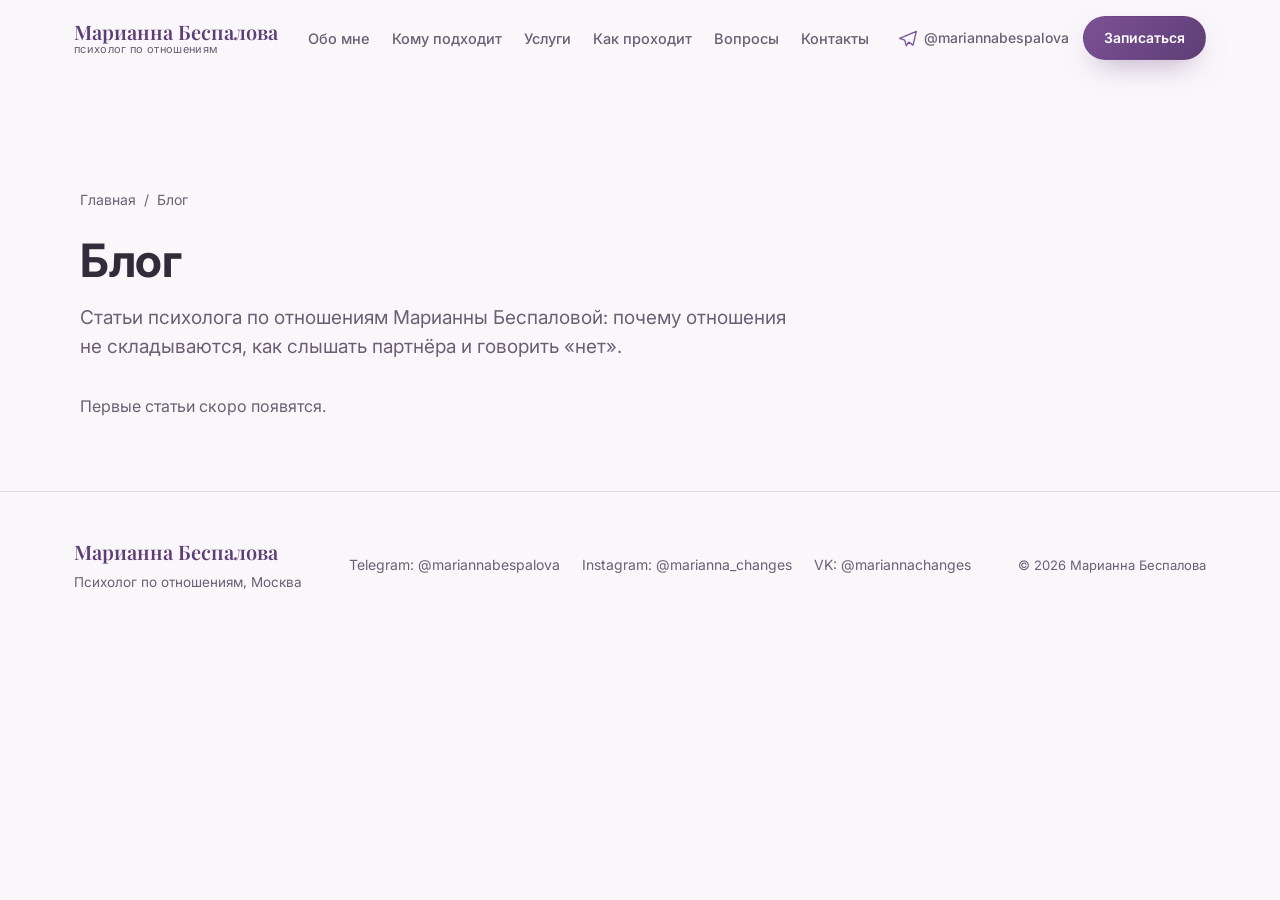
==== blog/index.html @ b55822b2 "SEO-блог: установка, 3 черновика статей Co-Authored-By: Claude Sonnet 5.5 <noreply@anthropic.com>" ====
<!DOCTYPE html>
<html lang="ru">
<head>
<meta charset="UTF-8">
<meta name="viewport" content="width=device-width, initial-scale=1.0">
<title>Блог — Марианна Беспалова</title>
<meta name="description" content="Статьи психолога по отношениям Марианны Беспаловой: почему отношения не складываются, как слышать партнёра и говорить «нет».">
<link rel="canonical" href="https://bespalovamarianna.ru/blog/">
<meta name="robots" content="index, follow, max-image-preview:large">
<meta property="og:type" content="website">
<meta property="og:title" content="Блог — Марианна Беспалова">
<meta property="og:description" content="Статьи психолога по отношениям Марианны Беспаловой: почему отношения не складываются, как слышать партнёра и говорить «нет».">
<meta property="og:url" content="https://bespalovamarianna.ru/blog/">
<meta property="og:locale" content="ru_RU">

<link rel="alternate" type="application/rss+xml" title="Марианна Беспалова — блог" href="https://bespalovamarianna.ru/feed.xml">

<link rel="preconnect" href="https://fonts.googleapis.com">
<link rel="preconnect" href="https://fonts.gstatic.com" crossorigin>
<link href="https://fonts.googleapis.com/css2?family=Playfair+Display:wght@500;600;700&family=Inter:wght@400;500;600;700;800&display=swap" rel="stylesheet">
<link rel="stylesheet" href="/styles.css">
<link rel="stylesheet" href="/blog/blog.css">
<link rel="stylesheet" href="/blog/blog.css">
<script type="application/ld+json">{"@context":"https://schema.org","@type":"Blog","name":"Блог — Марианна Беспалова","url":"https://bespalovamarianna.ru/blog/","blogPost":[]}</script>
</head>
<body class="b-page">
<header class="header" id="header">
  <div class="container header__inner">
    <a href="/#top" class="logo">
      <span class="logo__main">Марианна Беспалова</span>
      <span class="logo__suffix">психолог по отношениям</span>
    </a>
    <nav class="nav" id="nav">
      <a href="/#about">Обо мне</a>
      <a href="/#for-whom">Кому подходит</a>
      <a href="/#services">Услуги</a>
      <a href="/#process">Как проходит</a>
      <a href="/#faq">Вопросы</a>
      <a href="/#contact">Контакты</a>
    <!-- BLOGNAV:START --><!-- BLOGNAV:END --></nav>
    <div class="header__actions">
      <a href="https://t.me/mariannabespalova" target="_blank" rel="noopener" class="header__tg">
        <svg width="20" height="20" viewBox="0 0 24 24" fill="none"><path d="M22 4L2 12.5l6 2 2 6.5 3-4 5 3.5L22 4z" stroke="currentColor" stroke-width="1.6" stroke-linejoin="round"/></svg>
        <span>@mariannabespalova</span>
      </a>
      <a href="/#form" class="btn btn--primary btn--sm">Записаться</a>
    </div>
    <button class="burger" id="burger" aria-label="Меню">
      <span></span><span></span><span></span>
    </button>
  </div>
</header>
<main class="blog">

<section class="b-list">
  <nav class="b-crumbs" aria-label="Хлебные крошки"><a href="/">Главная</a><span>/</span><span>Блог</span></nav>
  <header class="b-head"><h1>Блог</h1><p class="b-lead">Статьи психолога по отношениям Марианны Беспаловой: почему отношения не складываются, как слышать партнёра и говорить «нет».</p></header>
  <p class="b-empty">Первые статьи скоро появятся.</p>
</section>
</main>
<footer class="footer" id="contact">
  <div class="container footer__inner">
    <div class="footer__brand">
      <span class="logo__main">Марианна Беспалова</span>
      <p>Психолог по отношениям, Москва</p>
    </div>
    <div class="footer__links">
      <a href="https://t.me/mariannabespalova" target="_blank" rel="noopener">Telegram: @mariannabespalova</a>
      <a href="https://instagram.com/marianna_changes" target="_blank" rel="noopener">Instagram: @marianna_changes</a>
      <a href="https://vk.ru/mariannachanges" target="_blank" rel="noopener">VK: @mariannachanges</a>
    </div>
    <div class="footer__copy">
      <span>© <span id="year"></span> Марианна Беспалова</span>
    </div>
  </div>
</footer>
<script src="/script.js" defer></script>

</body>
</html>
---- styles.css ----
:root {
  --bg: #faf7fb;
  --bg-alt: #f3ecf4;
  --surface: #ffffff;
  --ink: #332a3a;
  --ink-soft: #6b5f74;
  --accent: #7c5296;
  --accent-dark: #5e3d74;
  --gold: #c9a46a;
  --border: #e6dce9;
  --shadow: 0 20px 45px -25px rgba(70, 40, 90, 0.25);
  --radius: 18px;
  --font-head: 'Playfair Display', serif;
  --font-body: 'Inter', sans-serif;
}

* { box-sizing: border-box; margin: 0; padding: 0; }
html { scroll-behavior: smooth; }
body {
  font-family: var(--font-body);
  background: var(--bg);
  color: var(--ink);
  line-height: 1.6;
  -webkit-font-smoothing: antialiased;
}
img { max-width: 100%; display: block; }
a { color: inherit; text-decoration: none; }
ul { list-style: none; }

.container { max-width: 1180px; margin: 0 auto; padding: 0 24px; }

.section-eyebrow, .eyebrow {
  display: inline-block;
  font-size: 13px;
  font-weight: 600;
  letter-spacing: 0.08em;
  text-transform: uppercase;
  color: var(--accent-dark);
  margin-bottom: 12px;
}
.section-title {
  font-family: var(--font-head);
  font-size: clamp(28px, 3.4vw, 40px);
  font-weight: 600;
  margin-bottom: 40px;
  color: var(--ink);
}

.btn {
  display: inline-flex;
  align-items: center;
  justify-content: center;
  gap: 8px;
  padding: 14px 28px;
  border-radius: 999px;
  font-weight: 600;
  font-size: 15px;
  border: 1.5px solid transparent;
  cursor: pointer;
  transition: transform 0.2s ease, box-shadow 0.2s ease, background 0.2s ease;
  white-space: nowrap;
}
.btn--primary {
  background: linear-gradient(135deg, var(--accent), var(--accent-dark));
  color: #fff;
  box-shadow: 0 12px 30px -12px rgba(94, 61, 116, 0.55);
}
.btn--primary:hover { transform: translateY(-2px); box-shadow: 0 16px 36px -12px rgba(94, 61, 116, 0.6); }
.btn--ghost {
  background: transparent;
  border-color: var(--accent);
  color: var(--accent-dark);
}
.btn--ghost:hover { background: rgba(124, 82, 150, 0.08); }
.btn--sm { padding: 10px 20px; font-size: 14px; }
.btn--block { width: 100%; }

/* HEADER */
.header {
  position: sticky;
  top: 0;
  z-index: 100;
  background: rgba(250, 247, 251, 0.9);
  backdrop-filter: blur(10px);
  border-bottom: 1px solid transparent;
  transition: border-color 0.2s ease, box-shadow 0.2s ease;
}
.header.scrolled { border-color: var(--border); box-shadow: 0 8px 24px -20px rgba(70,40,90,0.3); }
.header__inner {
  display: flex;
  align-items: center;
  justify-content: space-between;
  gap: 24px;
  min-width: 0;
  padding: 16px 24px;
}
.logo { display: flex; flex-direction: column; align-items: flex-start; line-height: 1.1; flex-shrink: 0; }
.logo__main { font-family: var(--font-head); font-weight: 600; font-size: 20px; color: var(--accent-dark); }
.logo__suffix { font-size: 11px; color: var(--ink-soft); letter-spacing: 0.03em; }

.nav { display: flex; gap: 22px; flex-wrap: wrap; }
.nav a { font-size: 14.5px; font-weight: 500; color: var(--ink-soft); white-space: nowrap; transition: color 0.2s ease; }
.nav a:hover { color: var(--accent-dark); }

.header__actions { display: flex; align-items: center; gap: 14px; flex-shrink: 0; }
.header__tg { display: flex; align-items: center; gap: 6px; font-size: 14px; font-weight: 500; color: var(--ink-soft); }
.header__tg svg { color: var(--accent); }
.header__tg:hover { color: var(--accent-dark); }

.burger { display: none; flex-direction: column; justify-content: center; gap: 5px; width: 36px; height: 36px; background: none; border: none; cursor: pointer; }
.burger span { display: block; height: 2px; width: 100%; background: var(--ink); border-radius: 2px; transition: 0.25s ease; }
.burger.is-open span:nth-child(1) { transform: translateY(7px) rotate(45deg); }
.burger.is-open span:nth-child(2) { opacity: 0; }
.burger.is-open span:nth-child(3) { transform: translateY(-7px) rotate(-45deg); }

/* HERO */
.hero { padding: 76px 0 90px; overflow: hidden; }
.hero__inner {
  display: grid;
  grid-template-columns: 1.15fr 0.85fr;
  gap: 56px;
  align-items: center;
}
.hero h1 {
  font-family: var(--font-head);
  font-size: clamp(32px, 4.3vw, 50px);
  font-weight: 600;
  line-height: 1.18;
  margin-bottom: 20px;
  color: var(--ink);
}
.hero h1 span { color: var(--accent); font-style: italic; }
.hero__lead { font-size: 17px; color: var(--ink-soft); max-width: 540px; margin-bottom: 32px; }
.hero__cta { display: flex; gap: 16px; flex-wrap: wrap; margin-bottom: 44px; }

.hero__stats { display: flex; gap: 36px; flex-wrap: wrap; }
.stat { display: flex; flex-direction: column; }
.stat__num, .stat__suffix { font-family: var(--font-head); font-size: 30px; font-weight: 700; color: var(--accent-dark); display: inline; }
.stat__label { font-size: 13px; color: var(--ink-soft); margin-top: 2px; }

.hero__card {
  background: var(--surface);
  border-radius: var(--radius);
  box-shadow: var(--shadow);
  border: 1px solid var(--border);
  position: relative;
  overflow: hidden;
}
.hero__card-photo {
  width: 100%;
  aspect-ratio: 3 / 4;
  object-fit: cover;
  object-position: top center;
}
.hero__card-body { padding: 28px 32px 32px; }
.hero__card-badge {
  display: inline-block;
  background: var(--bg-alt);
  color: var(--accent-dark);
  font-size: 12.5px;
  font-weight: 600;
  padding: 6px 14px;
  border-radius: 999px;
  margin-bottom: 20px;
}
.hero__card-list { display: flex; flex-direction: column; gap: 14px; margin-bottom: 24px; }
.hero__card-list li {
  position: relative;
  padding-left: 24px;
  font-size: 15px;
  color: var(--ink-soft);
}
.hero__card-list li::before {
  content: "";
  position: absolute;
  left: 0; top: 7px;
  width: 8px; height: 8px;
  border-radius: 50%;
  background: var(--gold);
}
.hero__card-quote {
  font-family: var(--font-head);
  font-style: italic;
  font-size: 16px;
  color: var(--accent-dark);
  border-top: 1px solid var(--border);
  padding-top: 20px;
}

/* ABOUT */
.about { padding: 70px 0; background: var(--bg-alt); }
.about__intro { display: flex; gap: 40px; align-items: center; margin-bottom: 48px; }
.about__photo {
  width: 220px;
  height: 220px;
  border-radius: 50%;
  object-fit: cover;
  flex-shrink: 0;
  box-shadow: var(--shadow);
  border: 4px solid var(--surface);
}
.about__text { font-size: 16.5px; color: var(--ink-soft); max-width: 760px; margin-bottom: 0; }
.audience { display: grid; grid-template-columns: 1fr 1fr; gap: 28px; }
.audience__card {
  background: var(--surface);
  border-radius: var(--radius);
  padding: 30px 28px;
  border: 1px solid var(--border);
}
.audience__icon {
  width: 52px; height: 52px;
  border-radius: 14px;
  background: linear-gradient(135deg, rgba(124,82,150,0.12), rgba(201,164,106,0.12));
  color: var(--accent-dark);
  display: flex; align-items: center; justify-content: center;
  margin-bottom: 18px;
}
.audience__card h3 { font-family: var(--font-head); font-size: 20px; margin-bottom: 10px; }
.audience__card p { font-size: 15px; color: var(--ink-soft); }

/* PRINCIPLES */
.principles { padding: 80px 0; }
.grid-4 { display: grid; grid-template-columns: repeat(4, 1fr); gap: 24px; }
.principle {
  background: var(--surface);
  border: 1px solid var(--border);
  border-radius: var(--radius);
  padding: 28px 24px;
}
.principle__icon {
  width: 48px; height: 48px;
  border-radius: 12px;
  background: var(--bg-alt);
  color: var(--accent-dark);
  display: flex; align-items: center; justify-content: center;
  margin-bottom: 16px;
}
.principle h3 { font-family: var(--font-head); font-size: 18px; margin-bottom: 8px; }
.principle p { font-size: 14.5px; color: var(--ink-soft); }

/* SERVICES */
.services { padding: 80px 0; background: var(--bg-alt); }
.grid-3 { display: grid; grid-template-columns: repeat(2, 1fr); gap: 26px; max-width: 780px; margin: 0 auto; }
.service {
  background: var(--surface);
  border: 1px solid var(--border);
  border-radius: var(--radius);
  padding: 32px 28px;
  position: relative;
  display: flex;
  flex-direction: column;
}
.service--accent { border-color: var(--accent); box-shadow: var(--shadow); transform: translateY(-6px); }
.service__badge {
  position: absolute;
  top: -13px; left: 28px;
  background: var(--accent);
  color: #fff;
  font-size: 12px;
  font-weight: 600;
  padding: 5px 14px;
  border-radius: 999px;
}
.service h3 { font-family: var(--font-head); font-size: 21px; margin-bottom: 10px; }
.service p { font-size: 14.5px; color: var(--ink-soft); flex-grow: 1; margin-bottom: 18px; }
.service__price { font-family: var(--font-head); font-size: 26px; font-weight: 700; color: var(--accent-dark); margin-bottom: 14px; }
.service__link { font-size: 14.5px; font-weight: 600; color: var(--accent-dark); }
.service__link:hover { text-decoration: underline; }

/* PRICE */
.price { padding: 80px 0; }
.price__table { border: 1px solid var(--border); border-radius: var(--radius); overflow: hidden; background: var(--surface); }
.price__row {
  display: grid;
  grid-template-columns: 1.1fr 1.6fr 0.9fr;
  gap: 16px;
  padding: 18px 26px;
  border-bottom: 1px solid var(--border);
  align-items: center;
}
.price__row:last-child { border-bottom: none; }
.price__row--head {
  background: var(--bg-alt);
  font-size: 13px;
  font-weight: 600;
  text-transform: uppercase;
  letter-spacing: 0.04em;
  color: var(--ink-soft);
}
.price__row span:first-child { font-weight: 600; }
.price__row span:last-child { font-weight: 700; color: var(--accent-dark); text-align: right; }
.price__note { margin-top: 20px; font-size: 14.5px; color: var(--ink-soft); }

/* PROCESS */
.process { padding: 80px 0; background: var(--bg-alt); }
.steps { display: grid; grid-template-columns: repeat(4, 1fr); gap: 20px; }
.step { text-align: center; }
.step__num {
  width: 44px; height: 44px;
  border-radius: 50%;
  background: linear-gradient(135deg, var(--accent), var(--accent-dark));
  color: #fff;
  font-family: var(--font-head);
  font-weight: 700;
  font-size: 18px;
  display: flex; align-items: center; justify-content: center;
  margin: 0 auto 14px;
}
.step h3 { font-family: var(--font-head); font-size: 17px; margin-bottom: 8px; }
.step p { font-size: 13.5px; color: var(--ink-soft); }

/* FAQ */
.faq { padding: 80px 0; }
.faq__list { max-width: 800px; display: flex; flex-direction: column; gap: 12px; }
.faq__item {
  background: var(--surface);
  border: 1px solid var(--border);
  border-radius: 14px;
  padding: 18px 22px;
}
.faq__item summary {
  cursor: pointer;
  font-weight: 600;
  font-size: 15.5px;
  list-style: none;
  display: flex;
  justify-content: space-between;
  align-items: center;
  gap: 16px;
}
.faq__item summary::-webkit-details-marker { display: none; }
.faq__item summary::after { content: "+"; font-size: 20px; color: var(--accent); margin-left: 12px; flex-shrink: 0; }
.faq__item[open] summary::after { content: "−"; }
.faq__item p { margin-top: 12px; font-size: 14.5px; color: var(--ink-soft); }

/* FORM */
.form-section { padding: 80px 0; background: var(--bg-alt); }
.form-section__inner { display: grid; grid-template-columns: 1fr 1fr; gap: 56px; align-items: start; }
.form-section__text p { font-size: 15.5px; color: var(--ink-soft); margin: 14px 0 28px; }
.form-section__contacts { display: flex; flex-direction: column; gap: 12px; }
.contact-card {
  display: flex; align-items: center; gap: 12px;
  background: var(--surface);
  border: 1px solid var(--border);
  border-radius: 14px;
  padding: 14px 18px;
  font-weight: 500;
  transition: border-color 0.2s ease;
}
.contact-card svg { color: var(--accent); flex-shrink: 0; }
.contact-card:hover { border-color: var(--accent); }

.form {
  background: var(--surface);
  border: 1px solid var(--border);
  border-radius: var(--radius);
  padding: 32px;
  box-shadow: var(--shadow);
  display: flex;
  flex-direction: column;
  gap: 18px;
}
.form label { display: flex; flex-direction: column; gap: 6px; font-size: 14px; font-weight: 600; color: var(--ink); }
.form input, .form textarea {
  font-family: var(--font-body);
  border: 1.5px solid var(--border);
  border-radius: 10px;
  padding: 12px 14px;
  font-size: 15px;
  color: var(--ink);
  background: var(--bg);
  resize: vertical;
}
.form input:focus, .form textarea:focus { outline: none; border-color: var(--accent); }
.form__hint { font-size: 12.5px; color: var(--ink-soft); text-align: center; }

/* FOOTER */
.footer { padding: 44px 0; border-top: 1px solid var(--border); }
.footer__inner {
  display: flex;
  justify-content: space-between;
  align-items: center;
  flex-wrap: wrap;
  gap: 20px;
}
.footer__brand p { font-size: 13.5px; color: var(--ink-soft); margin-top: 4px; }
.footer__links { display: flex; gap: 22px; flex-wrap: wrap; }
.footer__links a { font-size: 14px; color: var(--ink-soft); }
.footer__links a:hover { color: var(--accent-dark); }
.footer__copy { font-size: 13px; color: var(--ink-soft); }

/* FAB */
.fab {
  position: fixed;
  bottom: 26px; right: 26px;
  width: 58px; height: 58px;
  border-radius: 50%;
  background: linear-gradient(135deg, var(--accent), var(--accent-dark));
  color: #fff;
  display: flex; align-items: center; justify-content: center;
  box-shadow: 0 14px 30px -10px rgba(94, 61, 116, 0.6);
  z-index: 90;
  transition: transform 0.2s ease;
}
.fab:hover { transform: scale(1.08); }

/* REVEAL */
.reveal { opacity: 0; transform: translateY(18px); transition: opacity 0.6s ease, transform 0.6s ease; }
.reveal.is-visible { opacity: 1; transform: translateY(0); }

/* BREAKPOINTS */
@media (max-width: 1180px) {
  .nav { gap: 16px; }
  .nav a { font-size: 14px; }
}
@media (max-width: 1100px) {
  .nav { display: none; }
  .burger { display: flex; }
  .nav.is-open {
    display: flex;
    flex-direction: column;
    position: absolute;
    top: 100%; left: 0; right: 0;
    background: var(--surface);
    padding: 20px 24px;
    border-bottom: 1px solid var(--border);
    gap: 16px;
  }
}
@media (max-width: 900px) {
  .hero__inner { grid-template-columns: 1fr; }
  .hero__card { order: -1; }
  .grid-4 { grid-template-columns: repeat(2, 1fr); }
  .grid-3 { grid-template-columns: 1fr; max-width: 420px; }
  .service--accent { transform: none; }
  .audience { grid-template-columns: 1fr; }
  .steps { grid-template-columns: repeat(2, 1fr); }
  .about__intro { flex-direction: column; text-align: center; }
  .form-section__inner { grid-template-columns: 1fr; }
  .price__row { grid-template-columns: 1fr; gap: 4px; }
  .price__row span:last-child { text-align: left; }
  .price__row--head { display: none; }
}
@media (max-width: 560px) {
  .header__tg span { display: none; }
  .hero__stats { gap: 24px; }
}
@media (max-width: 380px) {
  .logo__suffix { display: none; }
}

/* ===== DOC PAGES (материалы/скрипты/презентация/аутрич) ===== */
.tag { display: inline-block; padding: 6px 14px; border: 1px solid var(--border); border-radius: 999px; font-size: 12.5px; font-weight: 700; color: var(--accent-dark); background: var(--surface); }
.doc-header { position: sticky; top: 0; z-index: 100; background: rgba(250,247,251,0.92); backdrop-filter: blur(10px); border-bottom: 1px solid var(--border); }
.doc-bar { display: flex; align-items: center; justify-content: space-between; height: 76px; }
.doc-bar__actions { display: flex; align-items: center; gap: 14px; }
.doc-hero { padding: 56px 0 36px; }
.doc-hero .tag { margin-bottom: 16px; }
.doc-hero h1 { font-family: var(--font-head); font-size: 32px; margin-bottom: 14px; color: var(--ink); }
.doc-hero p { color: var(--ink-soft); font-size: 16px; max-width: 640px; }
.doc-section { padding: 0 0 70px; }
.doc-section h2 { font-family: var(--font-head); font-size: 21px; margin: 0 0 18px; color: var(--accent-dark); }
.doc-section h2:not(:first-child) { margin-top: 40px; }
.script-block { background: var(--surface); border: 1px solid var(--border); border-radius: var(--radius); padding: 22px 26px; margin-bottom: 14px; }
.script-block h3 { font-family: var(--font-head); font-size: 16px; margin-bottom: 10px; color: var(--accent-dark); }
.script-block p { color: var(--ink); font-size: 14.5px; margin-bottom: 10px; }
.script-block p:last-child { margin-bottom: 0; }
.script-block .who { color: var(--ink-soft); font-weight: 600; }
.material-grid { display: grid; grid-template-columns: repeat(3, 1fr); gap: 24px; margin-top: 8px; }
.material-card { background: var(--surface); border: 1px solid var(--border); border-radius: var(--radius); padding: 28px; display: flex; flex-direction: column; gap: 12px; }
.material-card__icon { margin-bottom: 4px; color: var(--accent); }
.material-card h3 { font-family: var(--font-head); font-size: 18px; }
.material-card p { color: var(--ink-soft); font-size: 14px; flex-grow: 1; }
.usp-grid { display: grid; grid-template-columns: repeat(3, 1fr); gap: 22px; margin-bottom: 8px; }
.usp { background: var(--surface); border: 1px solid var(--border); border-radius: var(--radius); padding: 24px; }
.usp__num { display: block; font-family: var(--font-head); font-size: 30px; font-weight: 700; color: var(--accent-dark); margin-bottom: 8px; }
.usp p { color: var(--ink-soft); font-size: 14px; }
.grid { display: grid; gap: 22px; }
.grid--3 { grid-template-columns: repeat(3, 1fr); }
.grid .doc-service { border: 1px solid var(--border); border-radius: var(--radius); padding: 24px; background: var(--surface); }
.grid .doc-service h4 { font-family: var(--font-head); font-size: 15.5px; margin: 8px 0 8px; color: var(--ink); }
.grid .doc-service p { color: var(--ink-soft); font-size: 13.5px; }
.grid .doc-service__tag { display: inline-block; font-size: 12.5px; font-weight: 700; color: var(--accent-dark); text-transform: uppercase; letter-spacing: 0.03em; }
.doc-price-table { border: 1px solid var(--border); border-radius: var(--radius); overflow: hidden; background: var(--surface); margin-bottom: 16px; }
.doc-price-row { display: grid; grid-template-columns: 1.1fr 1.6fr 0.8fr; gap: 16px; padding: 16px 22px; border-bottom: 1px solid var(--border); font-size: 14.5px; align-items: center; }
.doc-price-row:last-child { border-bottom: none; }
.doc-price-row--head { background: var(--accent-dark); color: #fff; font-weight: 700; font-size: 13px; text-transform: uppercase; letter-spacing: 0.03em; }
.doc-price-row span:first-child { font-weight: 700; color: var(--ink); }
.doc-price-row--head span:first-child { color: #fff; }
.doc-price-row span:last-child { font-weight: 700; color: var(--accent-dark); text-align: right; }
.footer__bottom { padding: 30px 0; text-align: center; font-size: 13px; color: var(--ink-soft); }

@media (max-width: 900px) {
  .material-grid, .usp-grid, .grid--3 { grid-template-columns: 1fr; }
  .doc-price-row { grid-template-columns: 1fr; gap: 4px; }
  .doc-price-row span:last-child { text-align: left; }
}
---- blog/blog.css ----
/* Стили блога. Цвета берутся из палитры сайта: install.mjs прописывает --b-* в blog.config.json (theme). */
:root { --b-bg: #fff; --b-surface: #fff; --b-ink: #18181b; --b-text: #2b2b30; --b-soft: #6b6b73; --b-line: #e5e5e5; --b-accent: #2563eb; --b-accent-soft: #eef3ff; --b-radius: 16px; }
.blog { padding: 112px 0 72px; background: var(--b-bg); color: var(--b-text); }
.blog > section, .blog > article { width: 100%; max-width: 1160px; margin: 0 auto; padding: 0 20px; }
.b-crumbs { display: flex; gap: 8px; flex-wrap: wrap; font-size: 14px; color: var(--b-soft); margin-bottom: 22px; }
.b-crumbs a { color: var(--b-soft); text-decoration: none; }
.b-crumbs a:hover { color: var(--b-accent); }
.b-meta { display: flex; flex-wrap: wrap; align-items: center; gap: 6px 14px; font-size: 14px; color: var(--b-soft); }
.b-chip { display: inline-block; padding: 3px 12px; border-radius: 999px; background: var(--b-accent-soft); color: var(--b-accent); font-weight: 600; font-size: 13px; }
.b-head h1 { font-family: var(--ff-head, inherit); color: var(--b-ink); font-size: clamp(28px, 4.4vw, 46px); line-height: 1.15; margin: 14px 0 16px; letter-spacing: -0.01em; }
.b-lead { font-size: 19px; line-height: 1.55; color: var(--b-soft); max-width: 720px; }
.b-author { margin-top: 14px; font-size: 14px; color: var(--b-soft); }

/* Статья */
.b-article { max-width: 780px !important; }
.b-cover { margin: 28px 0 8px; border-radius: var(--b-radius); overflow: hidden; }
.b-cover img { display: block; width: 100%; height: auto; }
.b-toc { margin: 28px 0; padding: 20px 24px; border: 1px solid var(--b-line); border-radius: var(--b-radius); background: var(--b-surface); }
.b-toc ol { list-style: none; margin: 10px 0 0; padding: 0; }
.b-toc li + li { margin-top: 6px; }
.b-toc a { color: var(--b-text); text-decoration: none; }
.b-toc a:hover { color: var(--b-accent); }
.b-content { font-size: 18px; line-height: 1.75; margin-top: 28px; }
.b-content h2 { font-family: var(--ff-head, inherit); color: var(--b-ink); font-size: clamp(24px, 3vw, 31px); line-height: 1.25; margin: 2em 0 .6em; scroll-margin-top: 100px; }
.b-content h3 { font-family: var(--ff-head, inherit); color: var(--b-ink); font-size: 22px; margin: 1.6em 0 .5em; scroll-margin-top: 100px; }
.b-content p { margin: 0 0 1.1em; }
.b-content ul, .b-content ol { margin: 0 0 1.2em; padding-left: 1.4em; }
.b-content ul { list-style: disc; }
.b-content ol { list-style: decimal; }
.b-content li + li { margin-top: 8px; }
.b-content li::marker { color: var(--b-accent); }
.b-content a { color: var(--b-accent); text-decoration: underline; text-underline-offset: 3px; }
.b-content img { max-width: 100%; height: auto; border-radius: 12px; margin: 8px 0; }
.b-content hr { border: 0; border-top: 1px solid var(--b-line); margin: 2em 0; }
.b-content blockquote { margin: 1.4em 0; padding: 16px 22px; border-left: 4px solid var(--b-accent); background: var(--b-accent-soft); border-radius: 0 12px 12px 0; }
.b-content blockquote p:last-child { margin-bottom: 0; }
.b-content code { background: var(--b-accent-soft); padding: 2px 6px; border-radius: 6px; font-size: .92em; }
.b-content pre { overflow-x: auto; padding: 16px; border-radius: 12px; background: var(--b-accent-soft); margin: 0 0 1.2em; }
.b-table { overflow-x: auto; margin: 1.4em 0; border: 1px solid var(--b-line); border-radius: 12px; }
.b-table table { width: 100%; border-collapse: collapse; font-size: 16px; line-height: 1.5; }
.b-table th, .b-table td { padding: 12px 16px; text-align: left; border-bottom: 1px solid var(--b-line); vertical-align: top; }
.b-table th { background: var(--b-accent-soft); color: var(--b-ink); font-weight: 600; white-space: nowrap; }
.b-table tr:last-child td { border-bottom: 0; }

.b-faq { margin-top: 44px; }
.b-faq h2 { font-family: var(--ff-head, inherit); color: var(--b-ink); font-size: 28px; margin-bottom: 16px; }
.b-faq details { border: 1px solid var(--b-line); border-radius: 12px; background: var(--b-surface); margin-bottom: 10px; padding: 0 20px; }
.b-faq summary { cursor: pointer; padding: 16px 0; font-weight: 600; color: var(--b-ink); list-style: none; display: flex; justify-content: space-between; gap: 16px; }
.b-faq summary::-webkit-details-marker { display: none; }
.b-faq summary::after { content: '+'; color: var(--b-accent); font-size: 22px; line-height: 1; }
.b-faq details[open] summary::after { content: '−'; }
.b-faq details p { padding: 0 0 18px; color: var(--b-text); line-height: 1.65; }
.b-disclaimer { margin-top: 32px; font-size: 14px; line-height: 1.55; color: var(--b-soft); padding-top: 16px; border-top: 1px solid var(--b-line); }
.b-cta { margin-top: 40px; padding: 32px; border-radius: var(--b-radius); background: var(--b-accent-soft); border: 1px solid var(--b-line); text-align: left; }
.b-cta h2 { font-family: var(--ff-head, inherit); color: var(--b-ink); font-size: 26px; margin-bottom: 8px; }
.b-cta p { margin-bottom: 18px; color: var(--b-text); max-width: 560px; }
.b-cta__btn { display: inline-flex; }
.b-preview { margin: 0 0 22px; padding: 12px 16px; border-radius: 12px; background: #fff4d6; color: #6b4e00; font-size: 14px; border: 1px solid #f0d98a; }

/* Карточки */
.b-grid { display: grid; grid-template-columns: repeat(3, 1fr); gap: 24px; margin-top: 32px; }
.b-card { display: flex; flex-direction: column; background: var(--b-surface); border: 1px solid var(--b-line); border-radius: var(--b-radius); overflow: hidden; transition: transform .2s, box-shadow .2s; }
.b-card:hover { transform: translateY(-3px); box-shadow: 0 16px 36px rgba(20, 20, 30, .09); }
.b-card__img { display: block; aspect-ratio: 16 / 10; overflow: hidden; background: var(--b-accent-soft); }
.b-card__img img { width: 100%; height: 100%; object-fit: cover; display: block; }
.b-card__body { display: flex; flex-direction: column; gap: 10px; padding: 22px; flex: 1; }
.b-card h3 { font-family: var(--ff-head, inherit); font-size: 20px; line-height: 1.3; margin: 0; }
.b-card h3 a { color: var(--b-ink); text-decoration: none; }
.b-card h3 a:hover { color: var(--b-accent); }
.b-card p { color: var(--b-soft); font-size: 15px; line-height: 1.55; margin: 0; }
.b-more { margin-top: auto; padding-top: 6px; color: var(--b-accent); font-weight: 600; text-decoration: none; }
.b-more::after { content: ' →'; }
.b-related { margin-top: 72px !important; }
.b-related h2, .b-home h2 { font-family: var(--ff-head, inherit); color: var(--b-ink); font-size: clamp(26px, 3.4vw, 36px); }
.b-empty { margin-top: 32px; color: var(--b-soft); }

/* Блок на главной */
.b-home { padding: 88px 0; background: var(--b-bg); }
.b-home .container { max-width: 1160px; margin: 0 auto; padding: 0 20px; }
.b-home__head { display: flex; justify-content: space-between; align-items: flex-end; gap: 16px; flex-wrap: wrap; }
.b-home .b-more { margin-top: 0; }

@media (max-width: 960px) { .b-grid { grid-template-columns: repeat(2, 1fr); } }
@media (max-width: 640px) {
  .blog { padding: 92px 0 48px; }
  .b-grid { grid-template-columns: 1fr; gap: 18px; }
  .b-content { font-size: 17px; }
  .b-lead { font-size: 17px; }
  .b-cta { padding: 24px 20px; }
  .b-home { padding: 56px 0; }
}

/* тема сайта */
:root{--b-accent:var(--accent);--b-bg:var(--bg);--b-surface:var(--surface);--b-ink:var(--ink);--b-soft:var(--ink-soft);--b-line:var(--border);--b-accent-soft:color-mix(in srgb, var(--accent) 10%, #ffffff)}
---- blog/blog.css ----
/* Стили блога. Цвета берутся из палитры сайта: install.mjs прописывает --b-* в blog.config.json (theme). */
:root { --b-bg: #fff; --b-surface: #fff; --b-ink: #18181b; --b-text: #2b2b30; --b-soft: #6b6b73; --b-line: #e5e5e5; --b-accent: #2563eb; --b-accent-soft: #eef3ff; --b-radius: 16px; }
.blog { padding: 112px 0 72px; background: var(--b-bg); color: var(--b-text); }
.blog > section, .blog > article { width: 100%; max-width: 1160px; margin: 0 auto; padding: 0 20px; }
.b-crumbs { display: flex; gap: 8px; flex-wrap: wrap; font-size: 14px; color: var(--b-soft); margin-bottom: 22px; }
.b-crumbs a { color: var(--b-soft); text-decoration: none; }
.b-crumbs a:hover { color: var(--b-accent); }
.b-meta { display: flex; flex-wrap: wrap; align-items: center; gap: 6px 14px; font-size: 14px; color: var(--b-soft); }
.b-chip { display: inline-block; padding: 3px 12px; border-radius: 999px; background: var(--b-accent-soft); color: var(--b-accent); font-weight: 600; font-size: 13px; }
.b-head h1 { font-family: var(--ff-head, inherit); color: var(--b-ink); font-size: clamp(28px, 4.4vw, 46px); line-height: 1.15; margin: 14px 0 16px; letter-spacing: -0.01em; }
.b-lead { font-size: 19px; line-height: 1.55; color: var(--b-soft); max-width: 720px; }
.b-author { margin-top: 14px; font-size: 14px; color: var(--b-soft); }

/* Статья */
.b-article { max-width: 780px !important; }
.b-cover { margin: 28px 0 8px; border-radius: var(--b-radius); overflow: hidden; }
.b-cover img { display: block; width: 100%; height: auto; }
.b-toc { margin: 28px 0; padding: 20px 24px; border: 1px solid var(--b-line); border-radius: var(--b-radius); background: var(--b-surface); }
.b-toc ol { list-style: none; margin: 10px 0 0; padding: 0; }
.b-toc li + li { margin-top: 6px; }
.b-toc a { color: var(--b-text); text-decoration: none; }
.b-toc a:hover { color: var(--b-accent); }
.b-content { font-size: 18px; line-height: 1.75; margin-top: 28px; }
.b-content h2 { font-family: var(--ff-head, inherit); color: var(--b-ink); font-size: clamp(24px, 3vw, 31px); line-height: 1.25; margin: 2em 0 .6em; scroll-margin-top: 100px; }
.b-content h3 { font-family: var(--ff-head, inherit); color: var(--b-ink); font-size: 22px; margin: 1.6em 0 .5em; scroll-margin-top: 100px; }
.b-content p { margin: 0 0 1.1em; }
.b-content ul, .b-content ol { margin: 0 0 1.2em; padding-left: 1.4em; }
.b-content ul { list-style: disc; }
.b-content ol { list-style: decimal; }
.b-content li + li { margin-top: 8px; }
.b-content li::marker { color: var(--b-accent); }
.b-content a { color: var(--b-accent); text-decoration: underline; text-underline-offset: 3px; }
.b-content img { max-width: 100%; height: auto; border-radius: 12px; margin: 8px 0; }
.b-content hr { border: 0; border-top: 1px solid var(--b-line); margin: 2em 0; }
.b-content blockquote { margin: 1.4em 0; padding: 16px 22px; border-left: 4px solid var(--b-accent); background: var(--b-accent-soft); border-radius: 0 12px 12px 0; }
.b-content blockquote p:last-child { margin-bottom: 0; }
.b-content code { background: var(--b-accent-soft); padding: 2px 6px; border-radius: 6px; font-size: .92em; }
.b-content pre { overflow-x: auto; padding: 16px; border-radius: 12px; background: var(--b-accent-soft); margin: 0 0 1.2em; }
.b-table { overflow-x: auto; margin: 1.4em 0; border: 1px solid var(--b-line); border-radius: 12px; }
.b-table table { width: 100%; border-collapse: collapse; font-size: 16px; line-height: 1.5; }
.b-table th, .b-table td { padding: 12px 16px; text-align: left; border-bottom: 1px solid var(--b-line); vertical-align: top; }
.b-table th { background: var(--b-accent-soft); color: var(--b-ink); font-weight: 600; white-space: nowrap; }
.b-table tr:last-child td { border-bottom: 0; }

.b-faq { margin-top: 44px; }
.b-faq h2 { font-family: var(--ff-head, inherit); color: var(--b-ink); font-size: 28px; margin-bottom: 16px; }
.b-faq details { border: 1px solid var(--b-line); border-radius: 12px; background: var(--b-surface); margin-bottom: 10px; padding: 0 20px; }
.b-faq summary { cursor: pointer; padding: 16px 0; font-weight: 600; color: var(--b-ink); list-style: none; display: flex; justify-content: space-between; gap: 16px; }
.b-faq summary::-webkit-details-marker { display: none; }
.b-faq summary::after { content: '+'; color: var(--b-accent); font-size: 22px; line-height: 1; }
.b-faq details[open] summary::after { content: '−'; }
.b-faq details p { padding: 0 0 18px; color: var(--b-text); line-height: 1.65; }
.b-disclaimer { margin-top: 32px; font-size: 14px; line-height: 1.55; color: var(--b-soft); padding-top: 16px; border-top: 1px solid var(--b-line); }
.b-cta { margin-top: 40px; padding: 32px; border-radius: var(--b-radius); background: var(--b-accent-soft); border: 1px solid var(--b-line); text-align: left; }
.b-cta h2 { font-family: var(--ff-head, inherit); color: var(--b-ink); font-size: 26px; margin-bottom: 8px; }
.b-cta p { margin-bottom: 18px; color: var(--b-text); max-width: 560px; }
.b-cta__btn { display: inline-flex; }
.b-preview { margin: 0 0 22px; padding: 12px 16px; border-radius: 12px; background: #fff4d6; color: #6b4e00; font-size: 14px; border: 1px solid #f0d98a; }

/* Карточки */
.b-grid { display: grid; grid-template-columns: repeat(3, 1fr); gap: 24px; margin-top: 32px; }
.b-card { display: flex; flex-direction: column; background: var(--b-surface); border: 1px solid var(--b-line); border-radius: var(--b-radius); overflow: hidden; transition: transform .2s, box-shadow .2s; }
.b-card:hover { transform: translateY(-3px); box-shadow: 0 16px 36px rgba(20, 20, 30, .09); }
.b-card__img { display: block; aspect-ratio: 16 / 10; overflow: hidden; background: var(--b-accent-soft); }
.b-card__img img { width: 100%; height: 100%; object-fit: cover; display: block; }
.b-card__body { display: flex; flex-direction: column; gap: 10px; padding: 22px; flex: 1; }
.b-card h3 { font-family: var(--ff-head, inherit); font-size: 20px; line-height: 1.3; margin: 0; }
.b-card h3 a { color: var(--b-ink); text-decoration: none; }
.b-card h3 a:hover { color: var(--b-accent); }
.b-card p { color: var(--b-soft); font-size: 15px; line-height: 1.55; margin: 0; }
.b-more { margin-top: auto; padding-top: 6px; color: var(--b-accent); font-weight: 600; text-decoration: none; }
.b-more::after { content: ' →'; }
.b-related { margin-top: 72px !important; }
.b-related h2, .b-home h2 { font-family: var(--ff-head, inherit); color: var(--b-ink); font-size: clamp(26px, 3.4vw, 36px); }
.b-empty { margin-top: 32px; color: var(--b-soft); }

/* Блок на главной */
.b-home { padding: 88px 0; background: var(--b-bg); }
.b-home .container { max-width: 1160px; margin: 0 auto; padding: 0 20px; }
.b-home__head { display: flex; justify-content: space-between; align-items: flex-end; gap: 16px; flex-wrap: wrap; }
.b-home .b-more { margin-top: 0; }

@media (max-width: 960px) { .b-grid { grid-template-columns: repeat(2, 1fr); } }
@media (max-width: 640px) {
  .blog { padding: 92px 0 48px; }
  .b-grid { grid-template-columns: 1fr; gap: 18px; }
  .b-content { font-size: 17px; }
  .b-lead { font-size: 17px; }
  .b-cta { padding: 24px 20px; }
  .b-home { padding: 56px 0; }
}

/* тема сайта */
:root{--b-accent:var(--accent);--b-bg:var(--bg);--b-surface:var(--surface);--b-ink:var(--ink);--b-soft:var(--ink-soft);--b-line:var(--border);--b-accent-soft:color-mix(in srgb, var(--accent) 10%, #ffffff)}
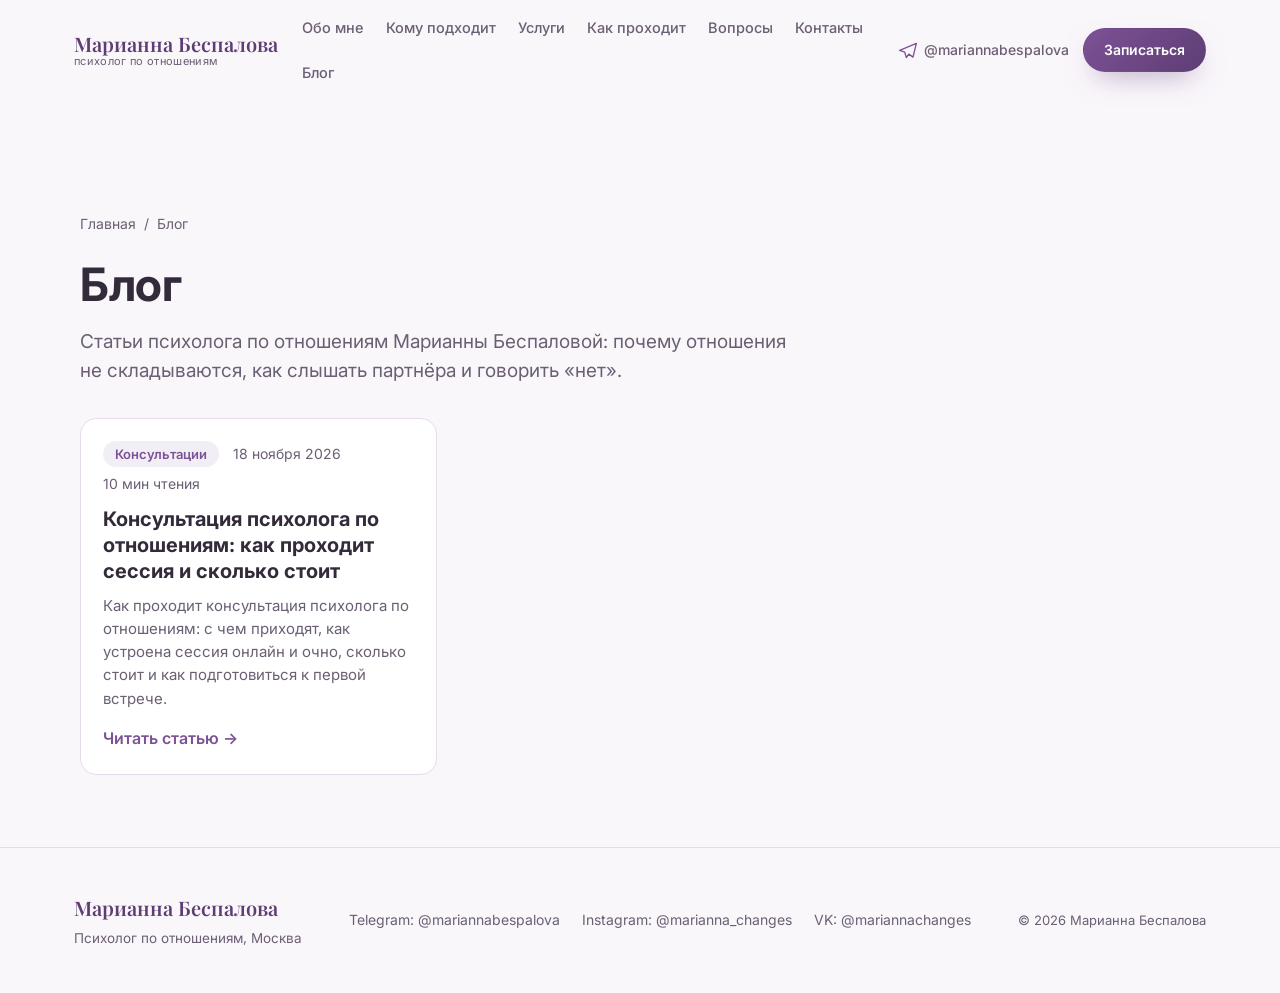
==== commit 781432da: "blog: автообновление" ====
--- a/blog/index.html
+++ b/blog/index.html
@@ -21,7 +21,7 @@
 <link rel="stylesheet" href="/styles.css">
 <link rel="stylesheet" href="/blog/blog.css">
 <link rel="stylesheet" href="/blog/blog.css">
-<script type="application/ld+json">{"@context":"https://schema.org","@type":"Blog","name":"Блог — Марианна Беспалова","url":"https://bespalovamarianna.ru/blog/","blogPost":[]}</script>
+<script type="application/ld+json">{"@context":"https://schema.org","@type":"Blog","name":"Блог — Марианна Беспалова","url":"https://bespalovamarianna.ru/blog/","blogPost":[{"@type":"BlogPosting","headline":"Консультация психолога по отношениям: как проходит сессия и сколько стоит","url":"https://bespalovamarianna.ru/blog/konsultaciya-psihologa-po-otnosheniyam/","datePublished":"2026-11-18"}]}</script>
 </head>
 <body class="b-page">
 <header class="header" id="header">
@@ -37,7 +37,7 @@
       <a href="/#process">Как проходит</a>
       <a href="/#faq">Вопросы</a>
       <a href="/#contact">Контакты</a>
-    <!-- BLOGNAV:START --><!-- BLOGNAV:END --></nav>
+    <!-- BLOGNAV:START --><a href="/blog/">Блог</a><!-- BLOGNAV:END --></nav>
     <div class="header__actions">
       <a href="https://t.me/mariannabespalova" target="_blank" rel="noopener" class="header__tg">
         <svg width="20" height="20" viewBox="0 0 24 24" fill="none"><path d="M22 4L2 12.5l6 2 2 6.5 3-4 5 3.5L22 4z" stroke="currentColor" stroke-width="1.6" stroke-linejoin="round"/></svg>
@@ -55,7 +55,15 @@
 <section class="b-list">
   <nav class="b-crumbs" aria-label="Хлебные крошки"><a href="/">Главная</a><span>/</span><span>Блог</span></nav>
   <header class="b-head"><h1>Блог</h1><p class="b-lead">Статьи психолога по отношениям Марианны Беспаловой: почему отношения не складываются, как слышать партнёра и говорить «нет».</p></header>
-  <p class="b-empty">Первые статьи скоро появятся.</p>
+  <div class="b-grid"><article class="b-card">
+  
+  <div class="b-card__body">
+    <div class="b-meta"><span class="b-chip">Консультации</span><time datetime="2026-11-18">18 ноября 2026</time><span>10 мин чтения</span></div>
+    <h3><a href="/blog/konsultaciya-psihologa-po-otnosheniyam/">Консультация психолога по отношениям: как проходит сессия и сколько стоит</a></h3>
+    <p>Как проходит консультация психолога по отношениям: с чем приходят, как устроена сессия онлайн и очно, сколько стоит и как подготовиться к первой встрече.</p>
+    <a class="b-more" href="/blog/konsultaciya-psihologa-po-otnosheniyam/">Читать статью</a>
+  </div>
+</article></div>
 </section>
 </main>
 <footer class="footer" id="contact">
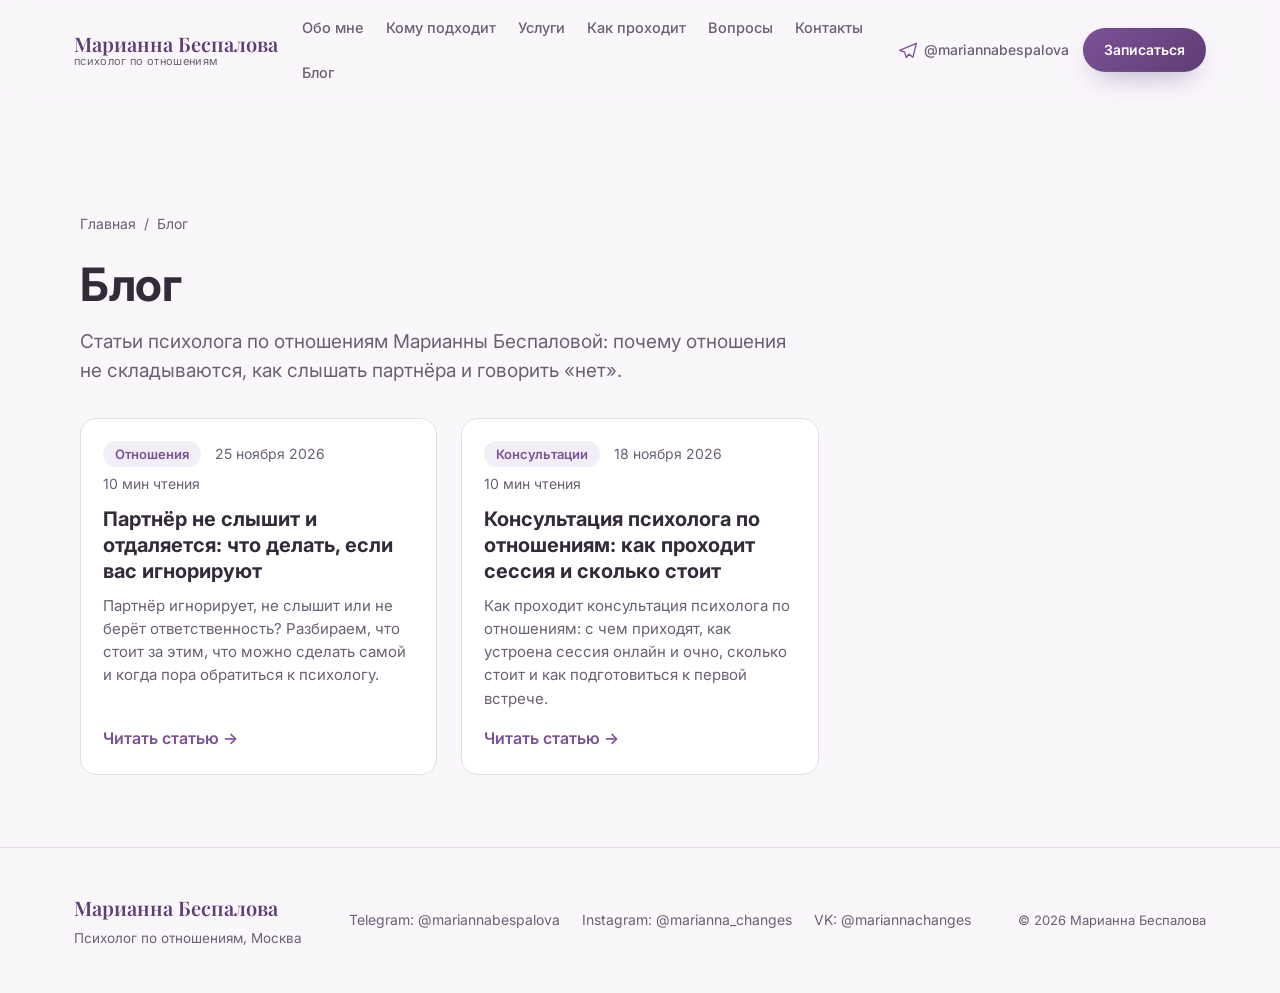
==== commit 7e41a56c: "blog: автообновление" ====
--- a/blog/index.html
+++ b/blog/index.html
@@ -21,7 +21,7 @@
 <link rel="stylesheet" href="/styles.css">
 <link rel="stylesheet" href="/blog/blog.css">
 <link rel="stylesheet" href="/blog/blog.css">
-<script type="application/ld+json">{"@context":"https://schema.org","@type":"Blog","name":"Блог — Марианна Беспалова","url":"https://bespalovamarianna.ru/blog/","blogPost":[{"@type":"BlogPosting","headline":"Консультация психолога по отношениям: как проходит сессия и сколько стоит","url":"https://bespalovamarianna.ru/blog/konsultaciya-psihologa-po-otnosheniyam/","datePublished":"2026-11-18"}]}</script>
+<script type="application/ld+json">{"@context":"https://schema.org","@type":"Blog","name":"Блог — Марианна Беспалова","url":"https://bespalovamarianna.ru/blog/","blogPost":[{"@type":"BlogPosting","headline":"Партнёр не слышит и отдаляется: что делать, если вас игнорируют","url":"https://bespalovamarianna.ru/blog/partner-ne-slyshit-i-otdalyaetsya/","datePublished":"2026-11-25"},{"@type":"BlogPosting","headline":"Консультация психолога по отношениям: как проходит сессия и сколько стоит","url":"https://bespalovamarianna.ru/blog/konsultaciya-psihologa-po-otnosheniyam/","datePublished":"2026-11-18"}]}</script>
 </head>
 <body class="b-page">
 <header class="header" id="header">
@@ -58,6 +58,14 @@
   <div class="b-grid"><article class="b-card">
   
   <div class="b-card__body">
+    <div class="b-meta"><span class="b-chip">Отношения</span><time datetime="2026-11-25">25 ноября 2026</time><span>10 мин чтения</span></div>
+    <h3><a href="/blog/partner-ne-slyshit-i-otdalyaetsya/">Партнёр не слышит и отдаляется: что делать, если вас игнорируют</a></h3>
+    <p>Партнёр игнорирует, не слышит или не берёт ответственность? Разбираем, что стоит за этим, что можно сделать самой и когда пора обратиться к психологу.</p>
+    <a class="b-more" href="/blog/partner-ne-slyshit-i-otdalyaetsya/">Читать статью</a>
+  </div>
+</article><article class="b-card">
+  
+  <div class="b-card__body">
     <div class="b-meta"><span class="b-chip">Консультации</span><time datetime="2026-11-18">18 ноября 2026</time><span>10 мин чтения</span></div>
     <h3><a href="/blog/konsultaciya-psihologa-po-otnosheniyam/">Консультация психолога по отношениям: как проходит сессия и сколько стоит</a></h3>
     <p>Как проходит консультация психолога по отношениям: с чем приходят, как устроена сессия онлайн и очно, сколько стоит и как подготовиться к первой встрече.</p>
